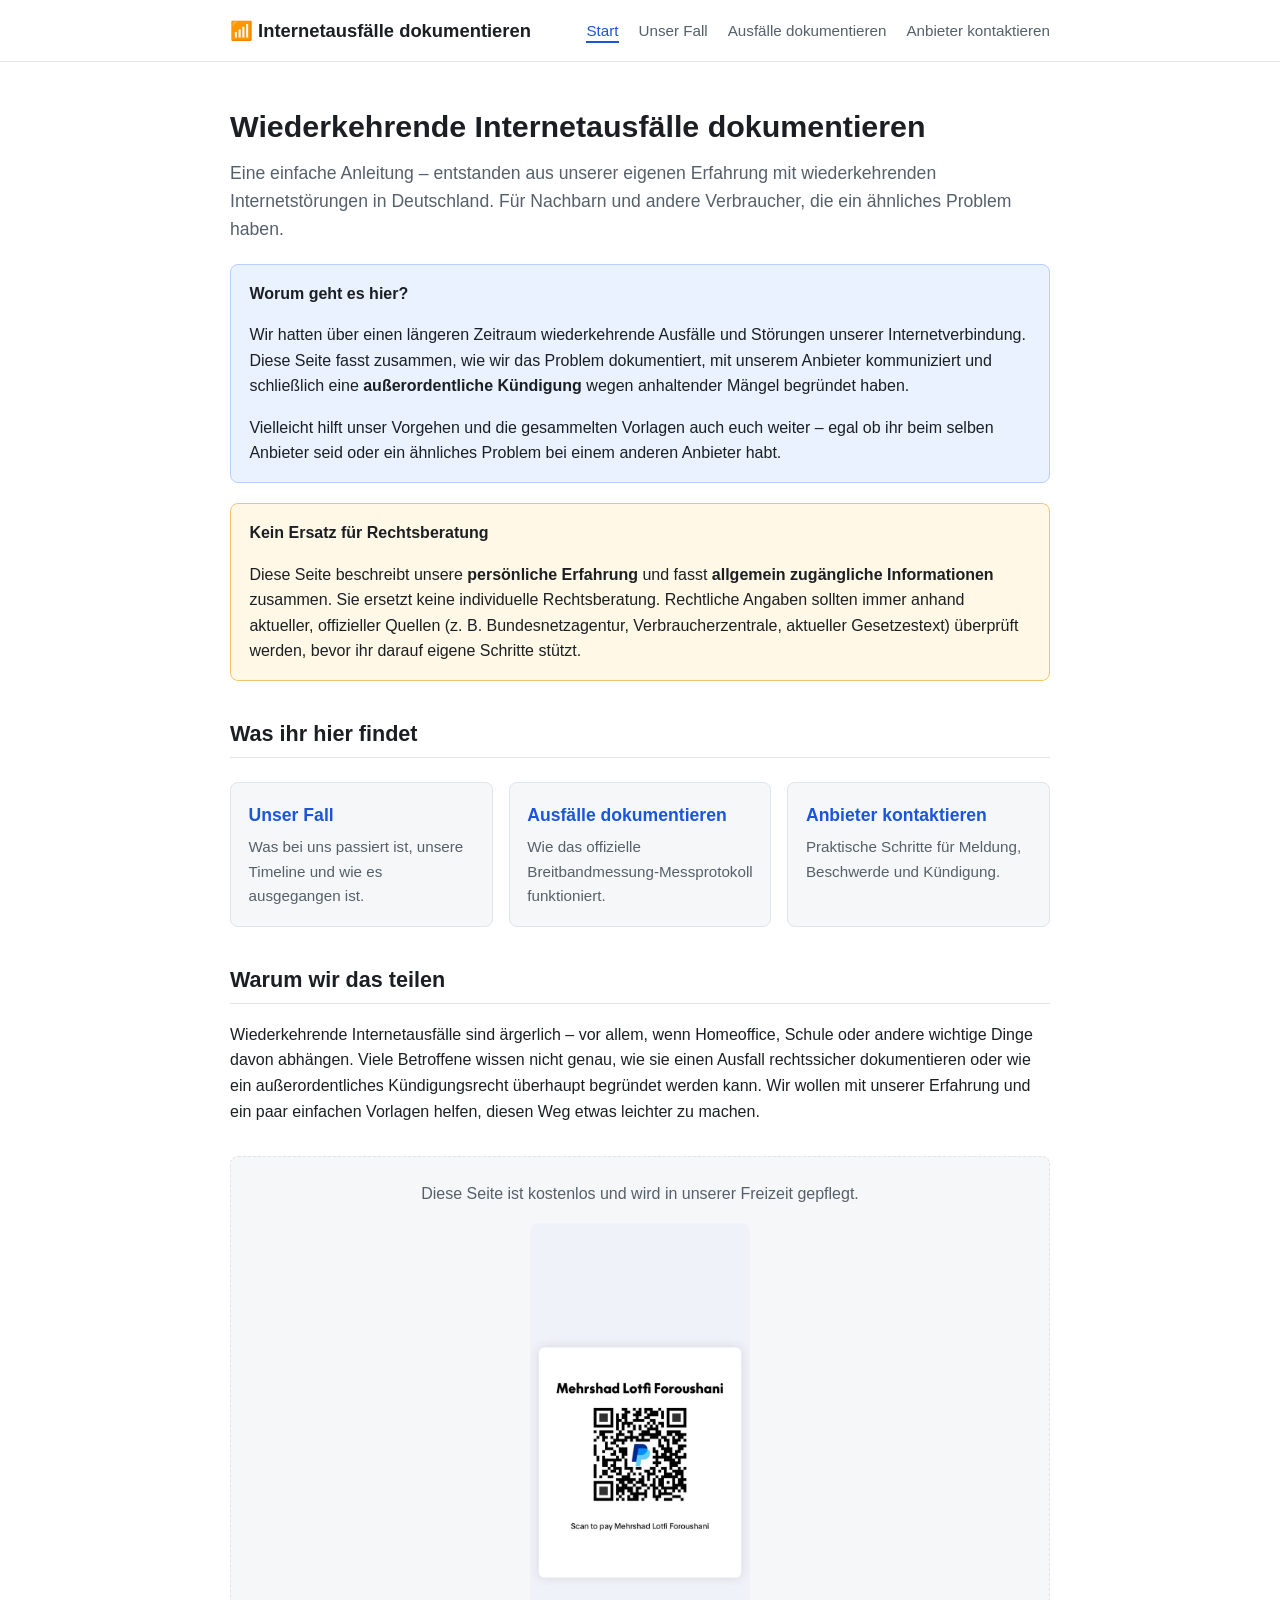
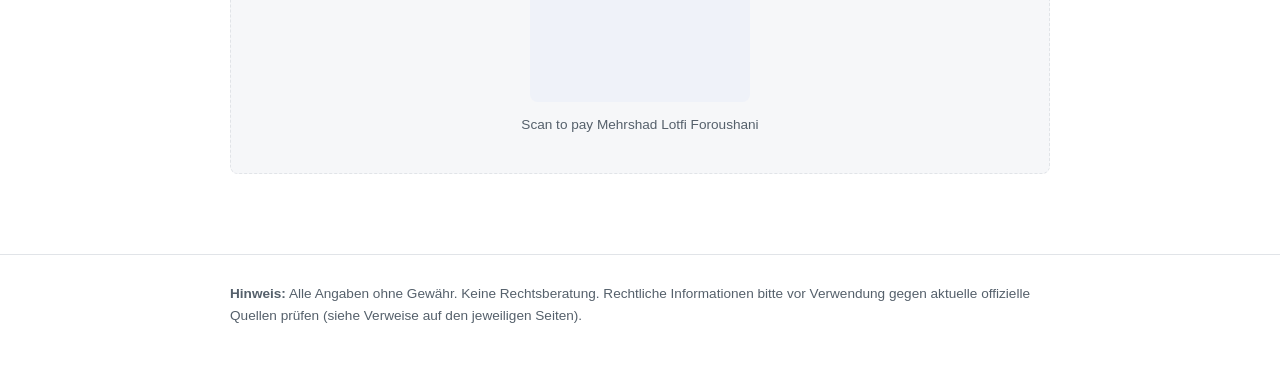
==== index.html @ 041abdce "Add files via upload" ====
<!DOCTYPE html>
<html lang="de">
<head>
<meta charset="UTF-8">
<meta name="viewport" content="width=device-width, initial-scale=1.0">
<title>Wiederkehrende Internetausfälle – Erfahrungen &amp; Hilfe</title>
<meta name="description" content="Dokumentation wiederkehrender Internetausfälle in Deutschland: Messprotokoll, Anbieterkontakt und außerordentliche Kündigung. Persönliche Erfahrung und allgemeine Hinweise.">
<link rel="stylesheet" href="css/style.css">
</head>
<body>

<header class="site-header">
  <div class="header-inner">
    <a href="index.html" class="site-title">📶 Internetausfälle dokumentieren</a>
    <nav class="main-nav">
      <ul>
        <li><a href="index.html" class="active">Start</a></li>
        <li><a href="unser-fall.html">Unser Fall</a></li>
        <li><a href="messprotokoll.html">Ausfälle dokumentieren</a></li>
        <li><a href="anbieter-kontaktieren.html">Anbieter kontaktieren</a></li>
      </ul>
    </nav>
  </div>
</header>

<main>
  <div class="container">

    <h1>Wiederkehrende Internetausfälle dokumentieren</h1>
    <p class="lede">
      Eine einfache Anleitung – entstanden aus unserer eigenen Erfahrung mit
      wiederkehrenden Internetstörungen in Deutschland. Für Nachbarn und
      andere Verbraucher, die ein ähnliches Problem haben.
    </p>

    <div class="box box-info">
      <span class="box-title">Worum geht es hier?</span>
      <p>
        Wir hatten über einen längeren Zeitraum wiederkehrende Ausfälle und
        Störungen unserer Internetverbindung. Diese Seite fasst zusammen,
        wie wir das Problem dokumentiert, mit unserem Anbieter kommuniziert
        und schließlich eine <strong>außerordentliche Kündigung</strong>
        wegen anhaltender Mängel begründet haben.
      </p>
      <p>
        Vielleicht hilft unser Vorgehen und die gesammelten Vorlagen auch
        euch weiter – egal ob ihr beim selben Anbieter seid oder ein
        ähnliches Problem bei einem anderen Anbieter habt.
      </p>
    </div>

    <div class="box box-warning">
      <span class="box-title">Kein Ersatz für Rechtsberatung</span>
      <p>
        Diese Seite beschreibt unsere <strong>persönliche Erfahrung</strong>
        und fasst <strong>allgemein zugängliche Informationen</strong>
        zusammen. Sie ersetzt keine individuelle Rechtsberatung. Rechtliche
        Angaben sollten immer anhand aktueller, offizieller Quellen
        (z.&nbsp;B. Bundesnetzagentur, Verbraucherzentrale, aktueller
        Gesetzestext) überprüft werden, bevor ihr darauf eigene Schritte
        stützt.
      </p>
    </div>

    <h2>Was ihr hier findet</h2>
    <div class="card-grid">
      <a class="card" href="unser-fall.html">
        <h3>Unser Fall</h3>
        <p>Was bei uns passiert ist, unsere Timeline und wie es ausgegangen ist.</p>
      </a>
      <a class="card" href="messprotokoll.html">
        <h3>Ausfälle dokumentieren</h3>
        <p>Wie das offizielle Breitbandmessung-Messprotokoll funktioniert.</p>
      </a>
      <a class="card" href="anbieter-kontaktieren.html">
        <h3>Anbieter kontaktieren</h3>
        <p>Praktische Schritte für Meldung, Beschwerde und Kündigung.</p>
      </a>
    </div>

    <h2>Warum wir das teilen</h2>
    <p>
      Wiederkehrende Internetausfälle sind ärgerlich – vor allem, wenn Homeoffice,
      Schule oder andere wichtige Dinge davon abhängen. Viele Betroffene wissen
      nicht genau, wie sie einen Ausfall rechtssicher dokumentieren oder wie ein
      außerordentliches Kündigungsrecht überhaupt begründet werden kann. Wir
      wollen mit unserer Erfahrung und ein paar einfachen Vorlagen helfen, diesen
      Weg etwas leichter zu machen.
    </p>

    <div class="support-box">
      <p>Diese Seite ist kostenlos und wird in unserer Freizeit gepflegt.</p>
      <img src="assets/support/paypal-qr.jpeg" alt="PayPal-QR-Code zum Bezahlen an Mehrshad Lotfi Foroushani" style="max-width:220px; margin: 0 auto 0.75rem; display:block;">
      <p style="font-size:0.85rem;">Scan to pay Mehrshad Lotfi Foroushani</p>
    </div>

  </div>
</main>

<footer class="site-footer">
  <div class="footer-disclaimer">
    <strong>Hinweis:</strong> Alle Angaben ohne Gewähr. Keine Rechtsberatung.
    Rechtliche Informationen bitte vor Verwendung gegen aktuelle offizielle
    Quellen prüfen (siehe Verweise auf den jeweiligen Seiten).
  </div>
</footer>

</body>
</html>
---- css/style.css ----
/* ==========================================================================
   Internet-Ausfall-Doku – minimalistisches Stylesheet
   ========================================================================== */

:root {
  --color-bg: #ffffff;
  --color-bg-alt: #f6f7f9;
  --color-text: #1b1f23;
  --color-text-muted: #55606b;
  --color-border: #e1e4e8;
  --color-primary: #1a56db;
  --color-primary-dark: #123f9e;
  --color-warning-bg: #fff8e6;
  --color-warning-border: #f0c66e;
  --color-info-bg: #eaf2ff;
  --color-info-border: #b6d0ff;
  --color-coffee: #ff813f;
  --max-width: 860px;
  --radius: 8px;
}

* {
  box-sizing: border-box;
}

html {
  scroll-behavior: smooth;
}

body {
  margin: 0;
  font-family: -apple-system, BlinkMacSystemFont, "Segoe UI", Roboto, Helvetica, Arial, sans-serif;
  color: var(--color-text);
  background: var(--color-bg);
  line-height: 1.6;
}

a {
  color: var(--color-primary);
  text-decoration: underline;
}

a:hover {
  color: var(--color-primary-dark);
}

img {
  max-width: 100%;
  border-radius: var(--radius);
}

.container {
  max-width: var(--max-width);
  margin: 0 auto;
  padding: 0 1.25rem;
}

/* ---------------- Header / Navigation ---------------- */

header.site-header {
  border-bottom: 1px solid var(--color-border);
  background: var(--color-bg);
}

.header-inner {
  max-width: var(--max-width);
  margin: 0 auto;
  padding: 1rem 1.25rem;
  display: flex;
  flex-wrap: wrap;
  align-items: center;
  justify-content: space-between;
  gap: 0.75rem;
}

.site-title {
  font-size: 1.15rem;
  font-weight: 700;
  color: var(--color-text);
  text-decoration: none;
}

.site-title:hover {
  color: var(--color-primary);
}

nav.main-nav ul {
  list-style: none;
  display: flex;
  flex-wrap: wrap;
  gap: 1.25rem;
  margin: 0;
  padding: 0;
}

nav.main-nav a {
  text-decoration: none;
  color: var(--color-text-muted);
  font-size: 0.95rem;
  font-weight: 500;
  padding-bottom: 2px;
  border-bottom: 2px solid transparent;
}

nav.main-nav a:hover,
nav.main-nav a.active {
  color: var(--color-primary);
  border-bottom-color: var(--color-primary);
}

/* ---------------- Main content ---------------- */

main {
  padding: 2.5rem 0 3rem;
}

main .container > *:first-child {
  margin-top: 0;
}

h1 {
  font-size: 1.9rem;
  margin-bottom: 0.5rem;
}

h2 {
  font-size: 1.35rem;
  margin-top: 2.25rem;
  border-bottom: 1px solid var(--color-border);
  padding-bottom: 0.35rem;
}

h3 {
  font-size: 1.1rem;
  margin-top: 1.5rem;
}

.lede {
  font-size: 1.1rem;
  color: var(--color-text-muted);
  margin-top: 0.25rem;
}

.updated {
  font-size: 0.85rem;
  color: var(--color-text-muted);
  margin-top: -0.25rem;
}

/* ---------------- Callout boxes ---------------- */

.box {
  border-radius: var(--radius);
  padding: 1rem 1.15rem;
  margin: 1.25rem 0;
  border: 1px solid var(--color-border);
}

.box p:last-child {
  margin-bottom: 0;
}

.box p:first-child {
  margin-top: 0;
}

.box-warning {
  background: var(--color-warning-bg);
  border-color: var(--color-warning-border);
}

.box-info {
  background: var(--color-info-bg);
  border-color: var(--color-info-border);
}

.box-title {
  font-weight: 700;
  display: block;
  margin-bottom: 0.35rem;
}

/* ---------------- Cards (Home page) ---------------- */

.card-grid {
  display: grid;
  grid-template-columns: repeat(auto-fit, minmax(220px, 1fr));
  gap: 1rem;
  margin: 1.5rem 0;
}

.card {
  border: 1px solid var(--color-border);
  border-radius: var(--radius);
  padding: 1.1rem;
  background: var(--color-bg-alt);
  text-decoration: none;
  color: var(--color-text);
  display: block;
}

.card:hover {
  border-color: var(--color-primary);
}

.card h3 {
  margin: 0 0 0.4rem;
  color: var(--color-primary);
}

.card p {
  margin: 0;
  color: var(--color-text-muted);
  font-size: 0.95rem;
}

/* ---------------- Tables ---------------- */

table {
  width: 100%;
  border-collapse: collapse;
  margin: 1.25rem 0;
  font-size: 0.95rem;
}

caption {
  text-align: left;
  font-size: 0.85rem;
  color: var(--color-text-muted);
  margin-bottom: 0.4rem;
}

th, td {
  border: 1px solid var(--color-border);
  padding: 0.5rem 0.6rem;
  text-align: left;
  vertical-align: top;
}

th {
  background: var(--color-bg-alt);
}

.table-wrap {
  overflow-x: auto;
}

/* ---------------- Steps ---------------- */

ol.steps {
  padding-left: 1.25rem;
}

ol.steps li {
  margin-bottom: 0.9rem;
}

/* ---------------- Buttons / links ---------------- */

.btn {
  display: inline-block;
  padding: 0.55rem 1rem;
  border-radius: var(--radius);
  background: var(--color-primary);
  color: #fff;
  text-decoration: none;
  font-weight: 600;
  font-size: 0.95rem;
}

.btn:hover {
  background: var(--color-primary-dark);
  color: #fff;
}

.btn-coffee {
  background: var(--color-coffee);
}

.btn-coffee:hover {
  background: #e0672a;
}

.btn-outline {
  background: transparent;
  border: 1px solid var(--color-primary);
  color: var(--color-primary);
}

.btn-outline:hover {
  background: var(--color-info-bg);
  color: var(--color-primary-dark);
}

.download-list {
  list-style: none;
  padding: 0;
}

.download-list li {
  border: 1px solid var(--color-border);
  border-radius: var(--radius);
  padding: 0.9rem 1rem;
  margin-bottom: 0.9rem;
  background: var(--color-bg-alt);
}

.download-list h3 {
  margin: 0 0 0.3rem;
}

.download-list p {
  margin: 0 0 0.6rem;
  color: var(--color-text-muted);
  font-size: 0.95rem;
}

/* ---------------- Support / coffee section ---------------- */

.support-box {
  text-align: center;
  border: 1px dashed var(--color-border);
  border-radius: var(--radius);
  padding: 1.5rem 1rem;
  margin: 2rem 0;
  background: var(--color-bg-alt);
}

.support-box p {
  margin-top: 0;
  color: var(--color-text-muted);
}

/* ---------------- Footer ---------------- */

footer.site-footer {
  border-top: 1px solid var(--color-border);
  padding: 1.75rem 0 2.5rem;
  color: var(--color-text-muted);
  font-size: 0.85rem;
}

footer.site-footer a {
  color: var(--color-text-muted);
}

footer .footer-disclaimer {
  max-width: var(--max-width);
  margin: 0 auto 0.75rem;
  padding: 0 1.25rem;
}

footer .footer-meta {
  max-width: var(--max-width);
  margin: 0 auto;
  padding: 0 1.25rem;
  display: flex;
  flex-wrap: wrap;
  justify-content: space-between;
  gap: 0.5rem;
}

/* ---------------- Responsive ---------------- */

@media (max-width: 600px) {
  .header-inner {
    flex-direction: column;
    align-items: flex-start;
  }

  nav.main-nav ul {
    gap: 0.85rem;
  }

  h1 {
    font-size: 1.55rem;
  }
}
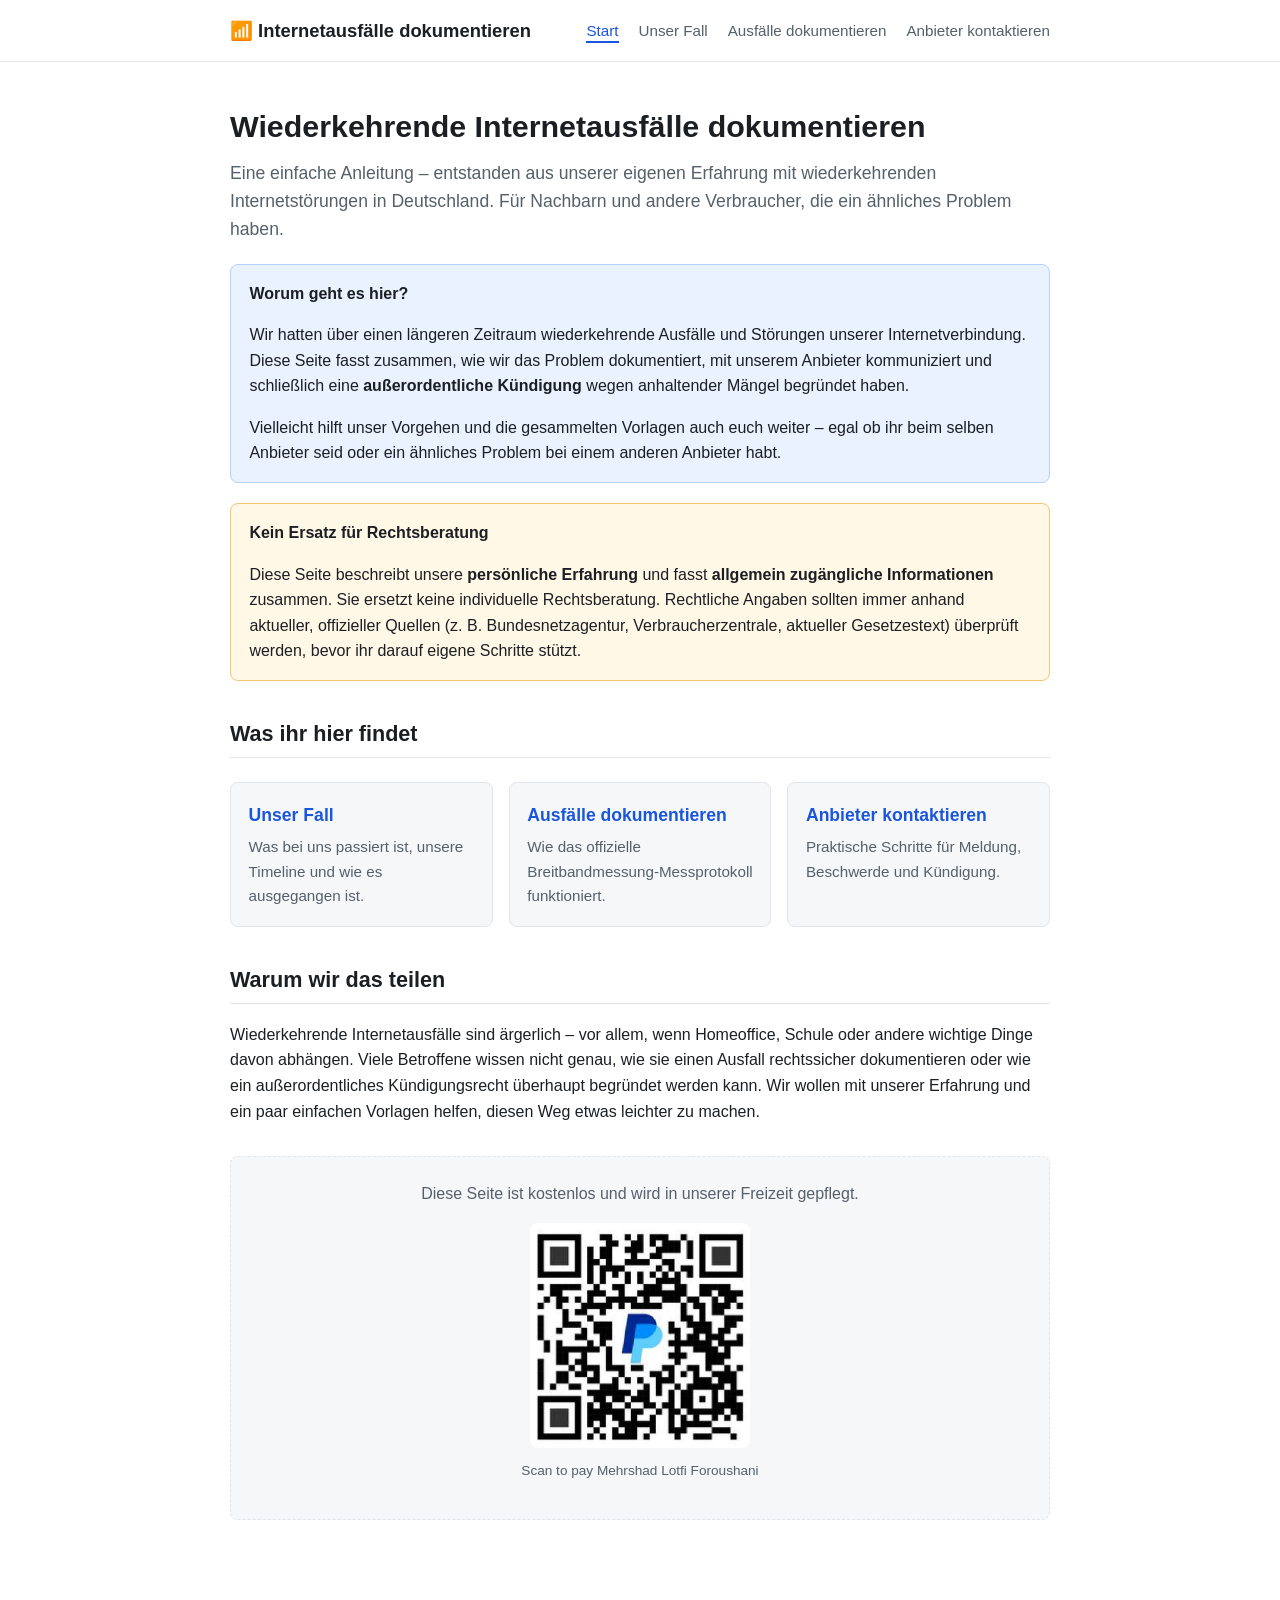
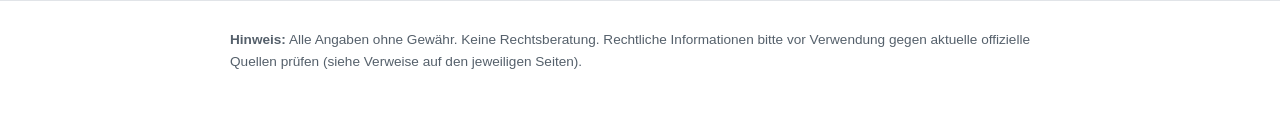
==== commit 738aca4c: "Update PayPal QR code image filename" ====
--- a/index.html
+++ b/index.html
@@ -90,7 +90,7 @@
 
     <div class="support-box">
       <p>Diese Seite ist kostenlos und wird in unserer Freizeit gepflegt.</p>
-      <img src="assets/support/paypal-qr.jpeg" alt="PayPal-QR-Code zum Bezahlen an Mehrshad Lotfi Foroushani" style="max-width:220px; margin: 0 auto 0.75rem; display:block;">
+      <img src="assets/support/paypal-qr.png" alt="PayPal-QR-Code zum Bezahlen an Mehrshad Lotfi Foroushani" style="max-width:220px; margin: 0 auto 0.75rem; display:block;">
       <p style="font-size:0.85rem;">Scan to pay Mehrshad Lotfi Foroushani</p>
     </div>
 
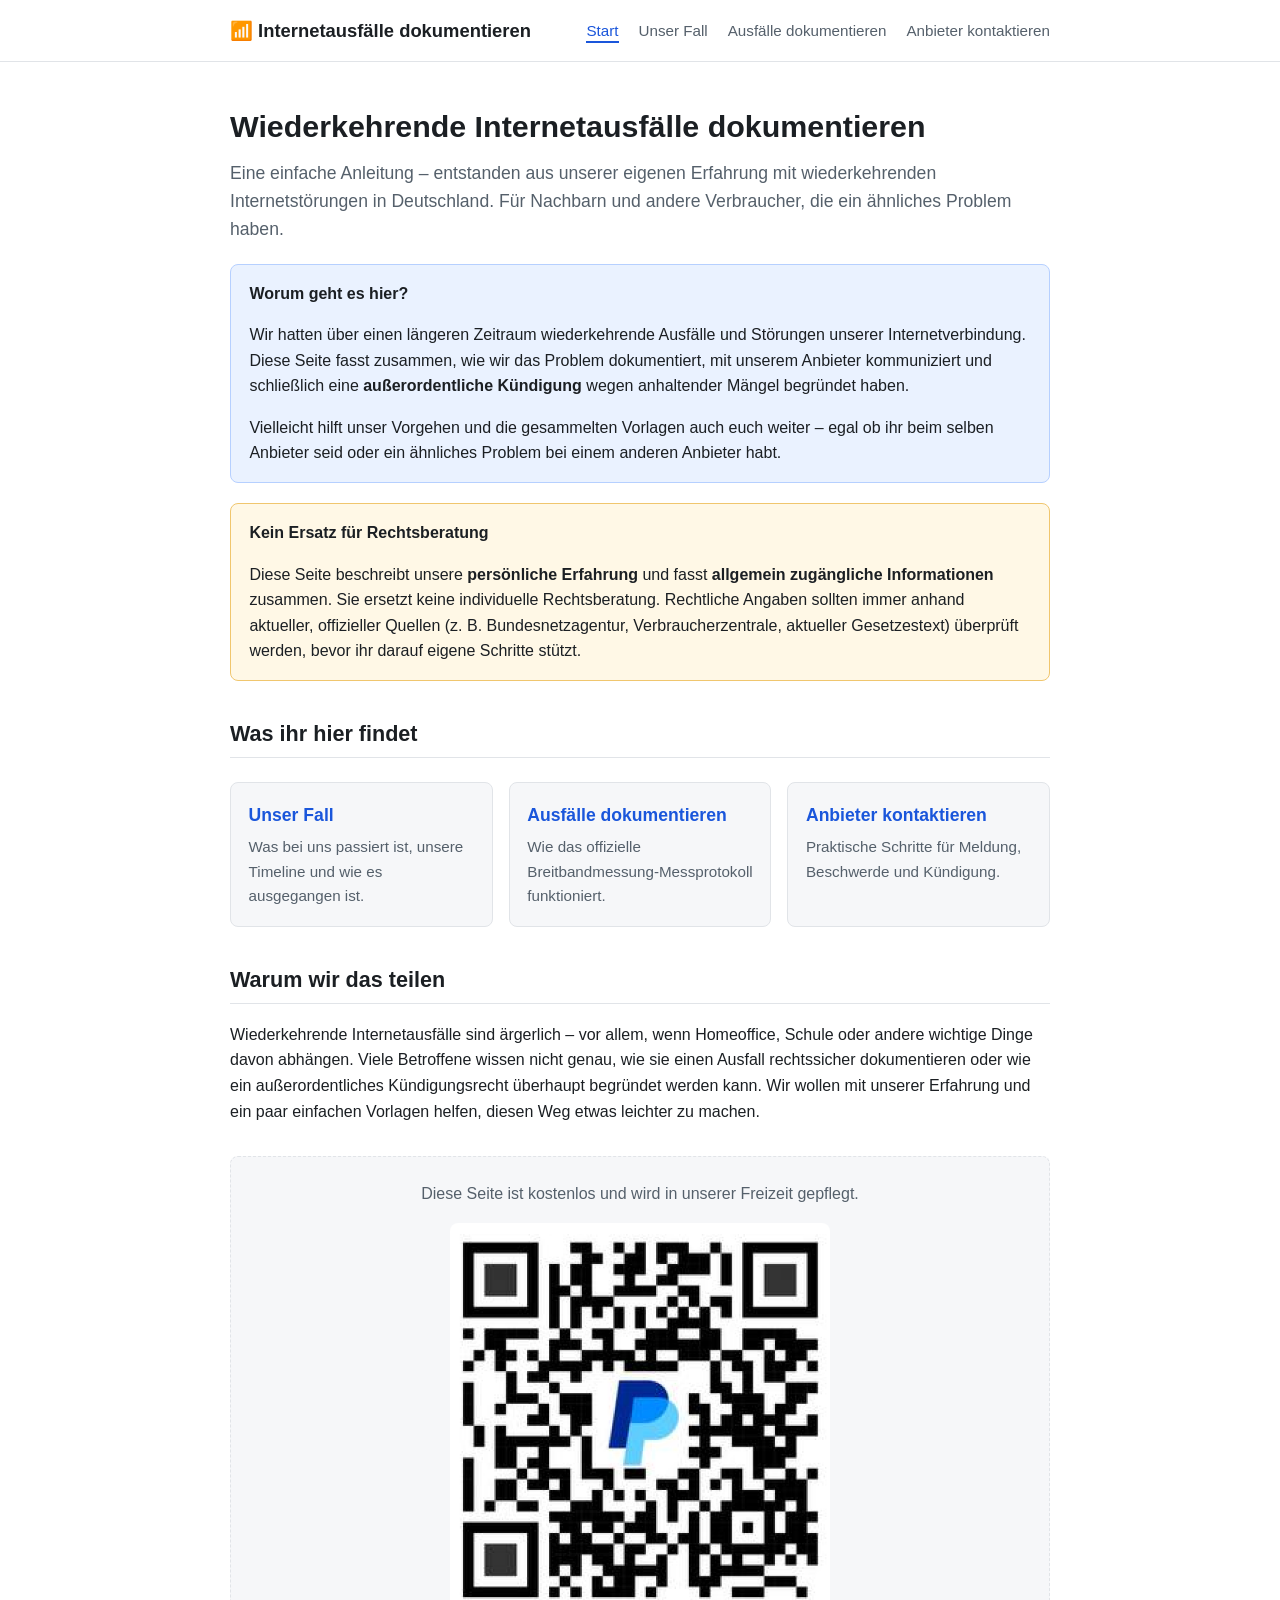
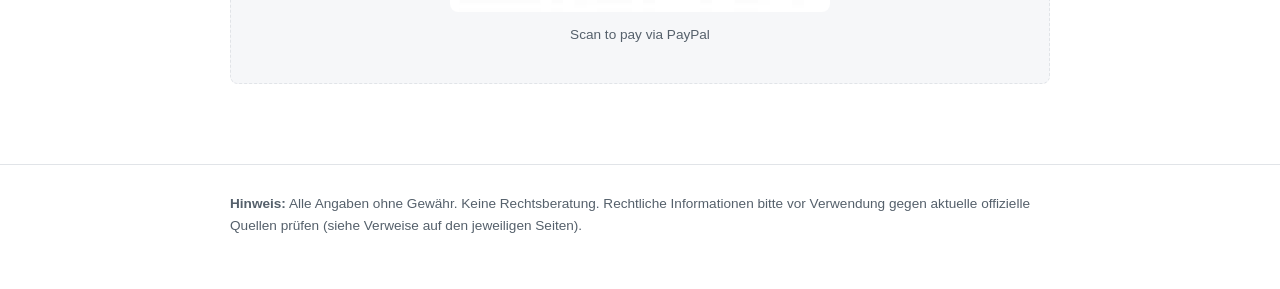
==== commit 0feaca8e: "Update PayPal QR code image and text" ====
--- a/index.html
+++ b/index.html
@@ -90,8 +90,8 @@
 
     <div class="support-box">
       <p>Diese Seite ist kostenlos und wird in unserer Freizeit gepflegt.</p>
-      <img src="assets/support/paypal-qr.png" alt="PayPal-QR-Code zum Bezahlen an Mehrshad Lotfi Foroushani" style="max-width:220px; margin: 0 auto 0.75rem; display:block;">
-      <p style="font-size:0.85rem;">Scan to pay Mehrshad Lotfi Foroushani</p>
+      <img src="assets/support/paypal-qr.png" alt="PayPal-QR-Code zum Bezahlen" style="max-width:380px; width:100%; margin: 0 auto 0.75rem; display:block;">
+      <p style="font-size:0.85rem;">Scan to pay via PayPal</p>
     </div>
 
   </div>
